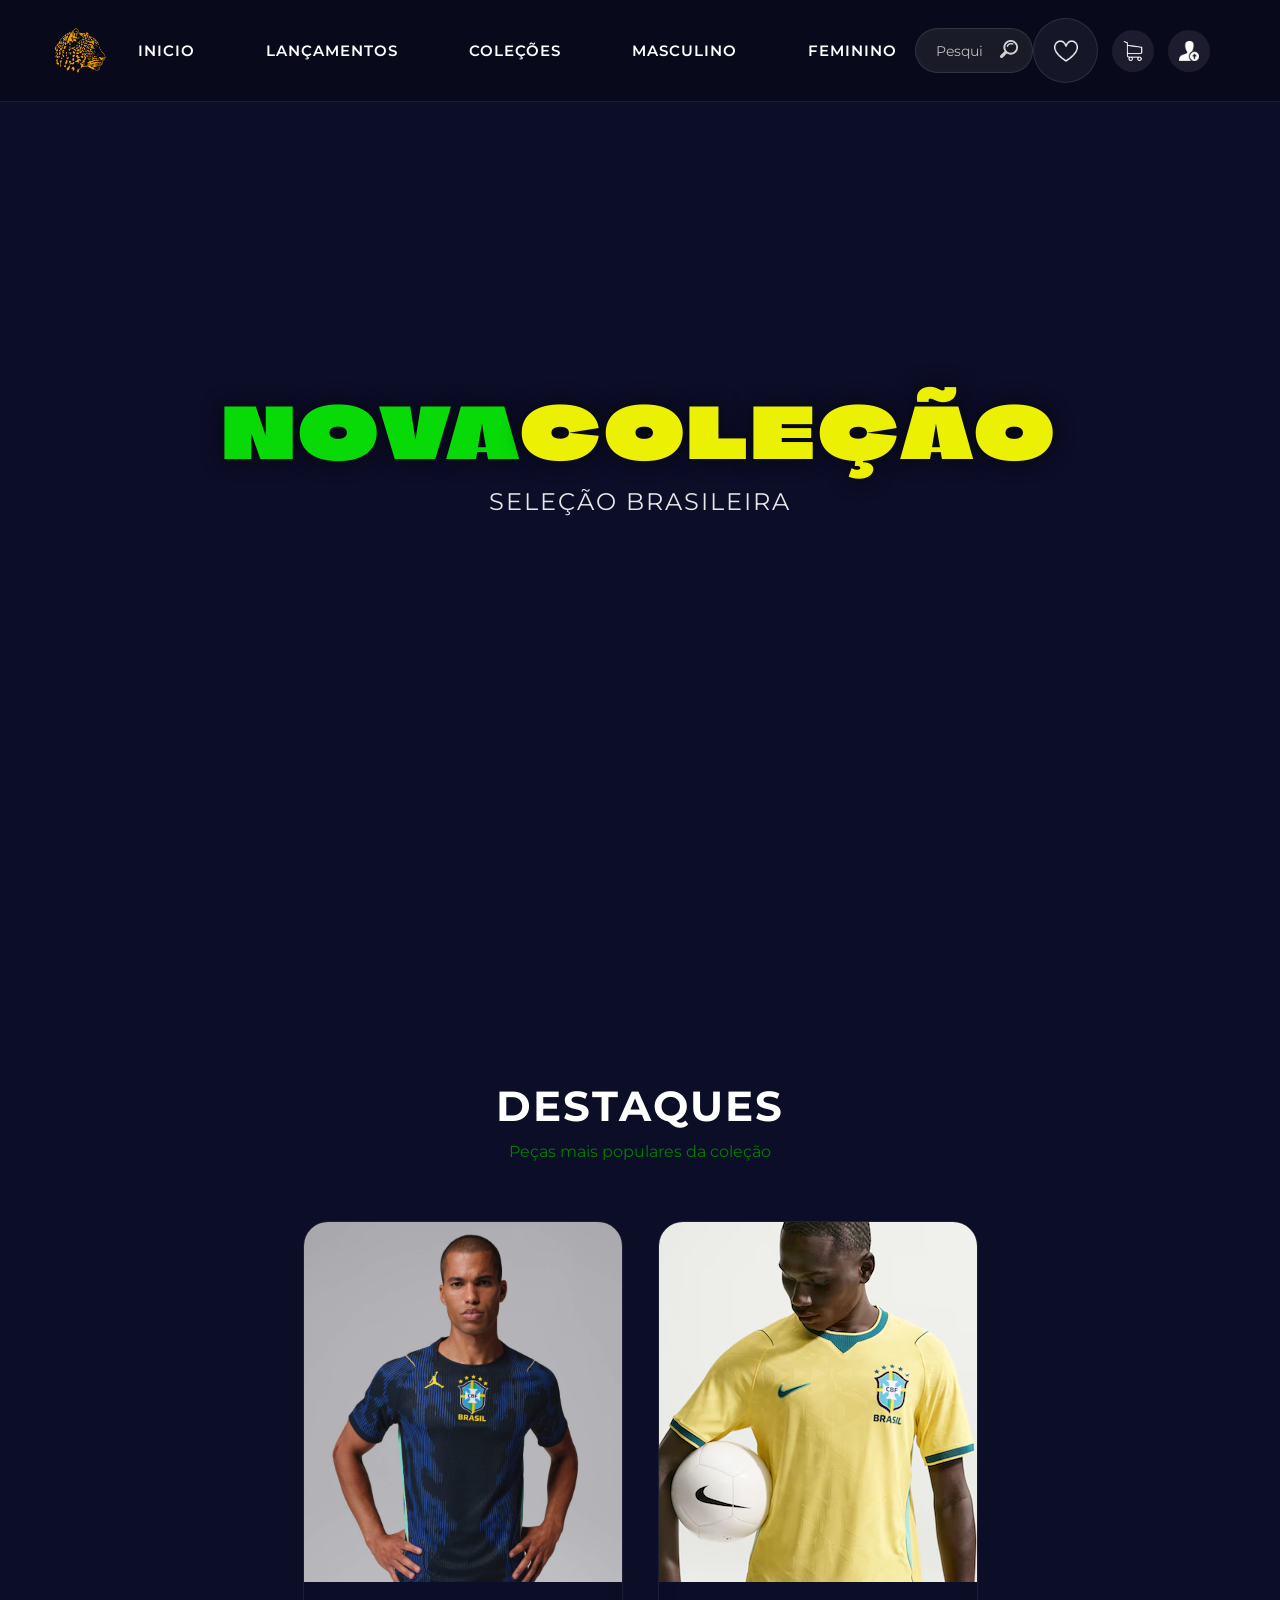
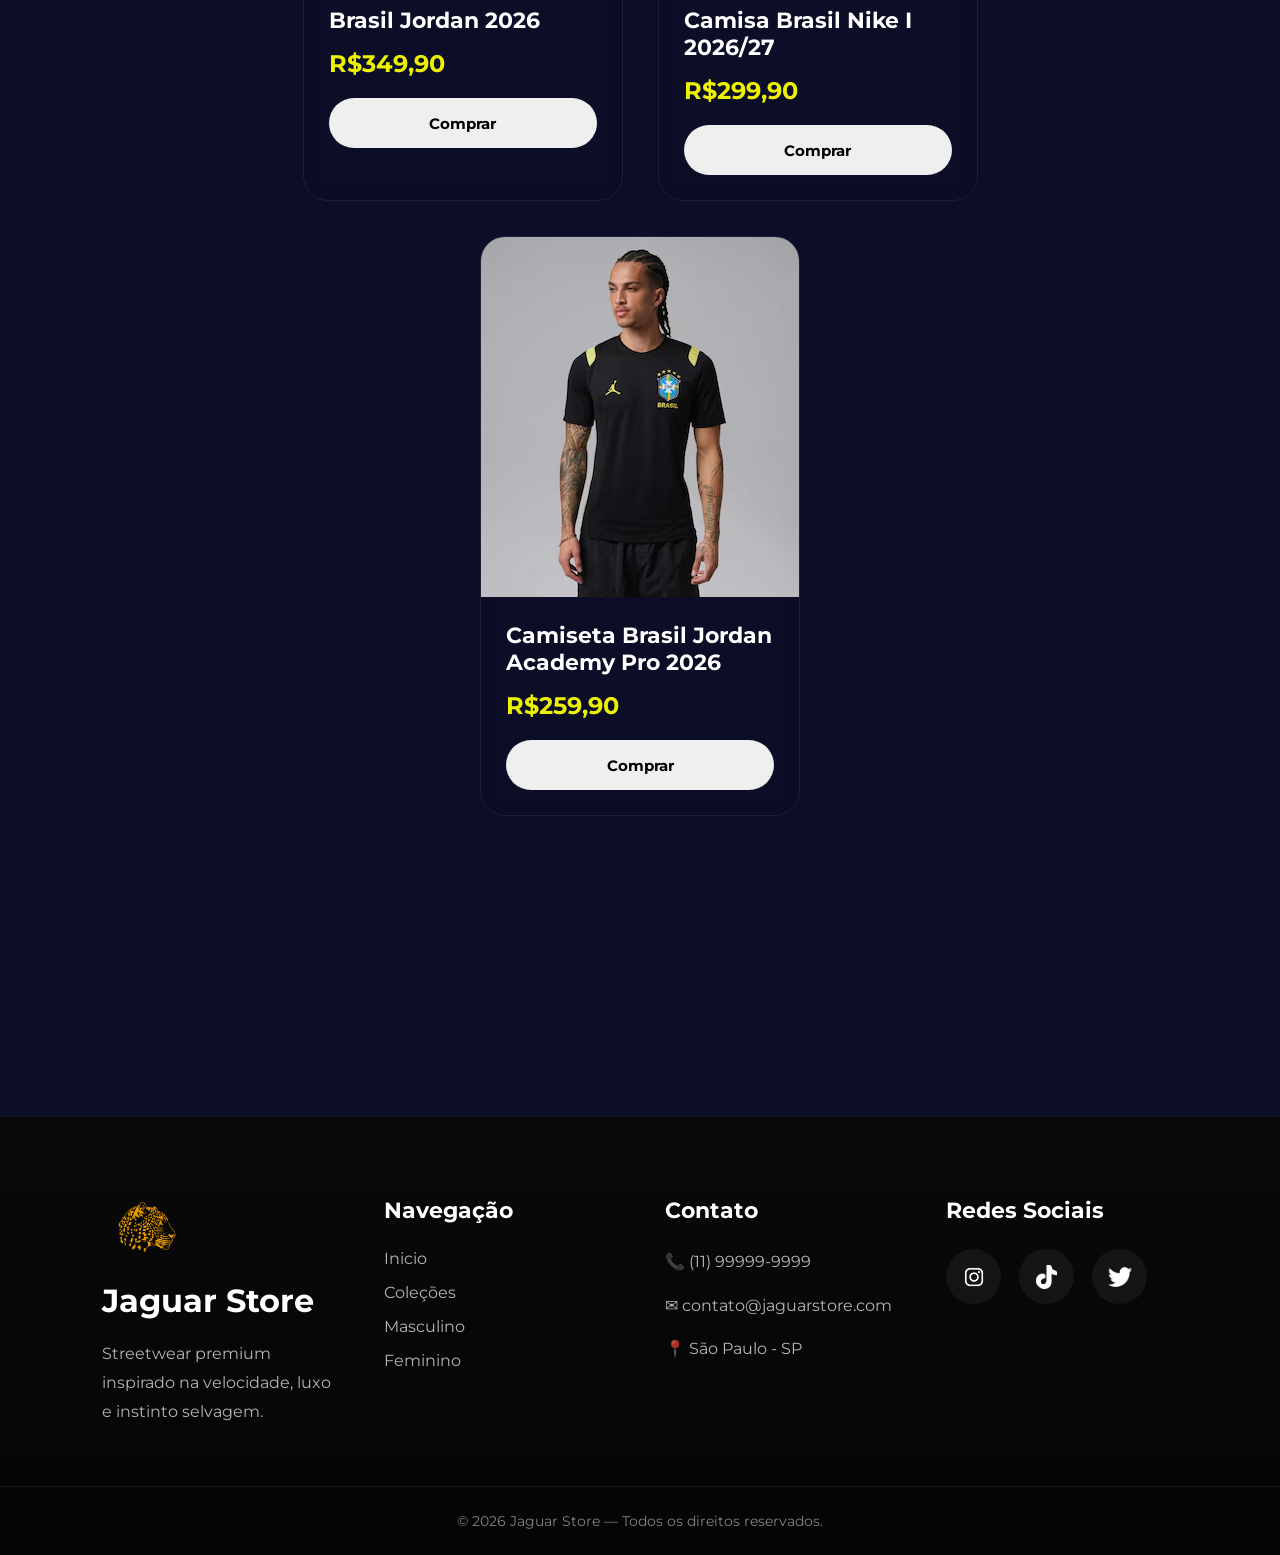
==== SITE CAMISAS/index.html @ dee565ec "Add files via upload" ====
<!DOCTYPE html>
<html lang="pt-br">

<head>

<meta charset="UTF-8">
<meta name="viewport" content="width=device-width, initial-scale=1.0">

<title>Jaguar Store</title>

<link rel="stylesheet" href="estilo.css">

<style>
@import url('https://fonts.googleapis.com/css2?family=Climate+Crisis:YEAR@1979&family=Montserrat:wght@300;400;500;600;700&display=swap');
</style>

</head>

<body>

<!-- HEADER -->

<header>

<nav class="menu">

<!-- LOGO -->

<img src="imagens/leopard-jaguar-vector-sketch-Graphics-14403663-3-580x387-removebg-preview.png"
alt="logo"
class="logo">

<div class="menu-toggle" onclick="toggleMenu()">

<span></span>
<span></span>
<span></span>

</div>

<!-- LINKS -->

<div class="Links" id="mobileMenu">

<a href="index.html">Inicio</a>
<a href="#">Lançamentos</a>
<a href="#">Coleções</a>
<a href="#">Masculino</a>
<a href="#">Feminino</a>

</div>

<!-- PESQUISA -->

<div class="pesquisar">

<input type="text" placeholder="Pesquisar">

<button>
<img src="imagens/64673.png" alt="">
</button>

</div>

<!-- ICONES -->

<div class="header-icons">

<button class="fav-btn"
onclick="toggleFavorite(event, this)">

<img src="imagens/coracao2.png"
alt="">

</button>

<a href="#"
onclick="toggleCart()">

<img src="imagens/carrinho.png"
alt=""
class="icon-img">

</a>

<a href="#">
<img src="imagens/user3.png"
alt="Login"
class="icon-img">
</a>

</div>

</nav>

</header>

<!-- BANNER -->

<div class="main-banner">

<div class="slides">

<img src="imagens/streetwear-collection-2_low.webp" alt="">

<img src="imagens/streetwear_collection_1_3a67cfd645.jpg" alt="">

<img src="imagens/jordan_brand_x_brasil_away_kit_2e76a03cfc.jpg" alt="">

</div>

</div>

<!-- TEXTO DO BANNER -->

<div class="textimg">

<h1>NOVA<span>COLEÇÃO</span></h1>

<p>Seleção Brasileira</p>

</div>

<!-- ONDA -->

<div class="wave-divider">

<svg xmlns="http://www.w3.org/2000/svg"
viewBox="0 0 1440 320"
preserveAspectRatio="none">

<path fill="#0c0d26"
fill-opacity="1"

d="M0,192L60,197.3C120,203,240,213,360,202.7C480,192,600,160,720,154.7C840,149,960,171,1080,192C1200,213,1320,235,1380,245.3L1440,256L1440,320L1380,320C1320,320,1200,320,1080,320C960,320,840,320,720,320C600,320,480,320,360,320C240,320,120,320,60,320L0,320Z">

</path>

</svg>

</div>

<!-- CONTEUDO -->
<!--CARDS-->
<div class="container">
    <section class="products">

<div class="section-title">
    <h2>Destaques</h2>
<p>Peças mais populares da coleção</p>
</div>

<div class="cards-container">
<!--CARD1-->
<a href="Camiseta.html" class="card">
<div class="card-image">
<img src="imagens/Camisa1" alt="Camisa1">
</div>
<div class="card-info">
<h3>Brasil Jordan 2026</h3>
<p class="price">R$349,90</p>
<button>Comprar</button>
</div>
</a>


<!--CARD2-->
<a href="Camiseta2.html" class="card">
<div class="card-image">
<img src="imagens/Camisa2" alt="Camisa2">
</div>
<div class="card-info">
<h3>Camisa Brasil Nike I 2026/27</h3>
<p class="price">R$299,90</p>
<button>Comprar</button>
</div>
</a>


<!--CARD3-->
<a href="Camiseta3.html" class="card">
<div class="card-image">
<img src="imagens/Camisa3" alt="Camisa3">
</div>
<div class="card-info">
<h3>Camiseta Brasil Jordan Academy Pro 2026</h3>
<p class="price">R$259,90</p>
<button>Comprar</button>
</div>
</a>
</div>
</section>
</div>

<!-- FOOTER -->

<footer class="footer">

<div class="footer-container">

<!-- LOGO -->

<div class="footer-brand">

<img
src="imagens/leopard-jaguar-vector-sketch-Graphics-14403663-3-580x387-removebg-preview.png"
alt="">

<h2>Jaguar Store</h2>

<p>
Streetwear premium inspirado na velocidade,
luxo e instinto selvagem.
</p>

</div>

<!-- LINKS -->

<div class="footer-links">

<h3>Navegação</h3>

<a href="#">Inicio</a>
<a href="#">Coleções</a>
<a href="#">Masculino</a>
<a href="#">Feminino</a>

</div>

<!-- CONTATO -->

<div class="footer-contact">

<h3>Contato</h3>

<p>📞 (11) 99999-9999</p>

<p>✉ contato@jaguarstore.com</p>

<p>📍 São Paulo - SP</p>

</div>

<!-- REDES -->

<div class="footer-social">

<h3>Redes Sociais</h3>

<div class="social-icons">

<a href="#">
<img src="imagens/instagram.png" alt="">
</a>

<a href="#">
<img src="imagens/tiktok.png" alt="">
</a>

<a href="#">
<img src="imagens/twitter.png" alt="">
</a>

</div>

</div>

</div>

<div class="footer-bottom">

<p>
© 2026 Jaguar Store — Todos os direitos reservados.
</p>

</div>

</footer>
<!-- CARRINHO -->

<div class="cart-sidebar" id="cartSidebar">

<div class="cart-header">

<h2>Seu Carrinho</h2>

<button onclick="toggleCart()">
✕
</button>

</div>

<div class="cart-items" id="cartItems">

<p class="empty-cart">
Seu carrinho está vazio.
</p>

</div>

<div class="cart-footer">

<h3 id="cartTotal">
Total: R$ 0,00
</h3>

<button class="checkout-btn">
Finalizar Compra
</button>

</div>

</div>
<script>

/* MENU MOBILE */

function toggleMenu(){

document
.getElementById("mobileMenu")
.classList
.toggle("active");

}

/* CARRINHO */

function toggleCart(){

document
.getElementById("cartSidebar")
.classList
.toggle("active");

}

/* FAVORITOS */

function toggleFavorite(event, button){

event.preventDefault();

button.classList.toggle("favorited");

}

/* SLIDER PRODUTO */

const images = [
"imagens/camisa1.webp",
"imagens/camisa2.webp",
"imagens/camisa3.webp"
];

let current = 0;

const mainImage =
document.getElementById("currentImage");

/* TROCA MANUAL */

function changeImage(element){

if(!mainImage) return;

mainImage.src = element.src;

}

/* AUTO SLIDE */

function autoSlide(){

if(!mainImage) return;

current++;

if(current >= images.length){
current = 0;
}

mainImage.style.opacity = "0.6";

setTimeout(() => {

mainImage.src = images[current];

mainImage.style.opacity = "1";

}, 250);

}

/* TEMPO */

if(mainImage){
setInterval(autoSlide, 5000);
}
</script>
<!-- CARRINHO -->

<div class="cart-sidebar" id="cartSidebar">

<div class="cart-header">

<h2>Seu Carrinho</h2>

<button onclick="toggleCart()">
✕
</button>

</div>

<div class="cart-items" id="cartItems">

<p class="empty-cart">
Seu carrinho está vazio.
</p>

</div>

<div class="cart-footer">

<h3 id="cartTotal">
Total: R$ 0,00
</h3>

<button class="checkout-btn">
Finalizar Compra
</button>

</div>

</div>
        </body>
        


</html>
---- SITE CAMISAS/estilo.css ----
*{
  margin: 0;
  padding: 0;
  box-sizing: border-box;
  font-family: "Montserrat", Arial, sans-serif;
  }
  
  body{
  background-color: #0c0d26;
  overflow-x: hidden;
  }
  
  /* MENU */
  
  .menu{
  display: flex;
  align-items: center;
  justify-content: space-between;
  
  padding: 18px 40px;
  
  width: 100%;
  
  position: fixed;
  top: 0;
  left: 0;
  
  z-index: 1000;
  
  background: rgba(0,0,0,0.25);
  backdrop-filter: blur(12px);
  
  border-bottom: 1px solid rgba(255,255,255,0.08);
  
  transition: 0.3s;
  }
  
  /* LOGO */
  
  .logo{
  width: 80px;
  
  filter: brightness(0) saturate(100%) invert(58%) sepia(90%)
  saturate(1400%) hue-rotate(5deg);
  
  transition: 0.3s;
  }
  
  .logo:hover{
  transform: scale(1.05);
  }
  
  /* LINKS */
  
  .Links{
  display: flex;
  gap: 35px;
  }
  
  .Links a{
  color: white;
  text-decoration: none;
  
  font-size: 15px;
  font-weight: 600;
  
  text-transform: uppercase;
  letter-spacing: 1px;
  
  padding: 10px 18px;
  
  border-radius: 30px;
  
  transition: 0.3s ease;
  }
  
  .Links a:hover{
  background: rgba(255,255,255,0.08);
  
  color: rgb(236, 240, 2);
  
  box-shadow: 0 0 15px rgba(236,240,2,0.25);
  
  transform: translateY(-2px);
  }
  
  /* PESQUISA */
  
  .pesquisar{
  display: flex;
  align-items: center;
  
  position: relative;
  
  width: 320px;
  height: 45px;
  }
  
  .pesquisar input{
  width: 100%;
  height: 100%;
  
  padding: 0 50px 0 20px;
  
  border-radius: 40px;
  
  border: 1px solid rgba(255,255,255,0.1);
  
  background: rgba(255,255,255,0.08);
  
  backdrop-filter: blur(10px);
  
  outline: none;
  
  color: white;
  
  font-size: 14px;
  
  transition: 0.3s;
  }
  
  .pesquisar input::placeholder{
  color: rgba(255,255,255,0.7);
  }
  
  .pesquisar input:focus{
  border: 1px solid rgba(236,240,2,0.5);
  
  background: rgba(255,255,255,0.12);
  
  box-shadow: 0 0 15px rgba(236,240,2,0.2);
  }
  
  .pesquisar button{
  position: absolute;
  
  right: 15px;
  
  background: none;
  border: none;
  
  cursor: pointer;
  }
  
  .pesquisar button img{
  width: 18px;
  height: 18px;
  
  filter: brightness(0) invert(1);
  
  opacity: 0.8;
  }
  
  /* ICONES */
  
  .header-icons{
  display: flex;
  align-items: center;
  
  gap: 14px;
  
  margin-right: 30px;
  }
  
  .header-icons a{
  width: 42px;
  height: 42px;
  
  display: flex;
  align-items: center;
  justify-content: center;
  
  border-radius: 50%;
  
  background: rgba(255,255,255,0.08);
  
  transition: 0.3s;
  }
  
  .header-icons a:hover{
  background: rgba(236,240,2,0.15);
  
  transform: translateY(-3px);
  
  box-shadow: 0 0 15px rgba(236,240,2,0.3);
  }
  
  .icon-img{
  width: 20px;
  height: 20px;
  
  object-fit: contain;
  
  filter: brightness(0) invert(1);
  
  transition: 0.3s;
  }
  
  /* BANNER */
  
  .main-banner{
  width: 100%;
  height: 100vh;
  
  overflow: hidden;
  
  position: relative;
  }
  
  .slides{
  position: relative;
  
  width: 100%;
  height: 100%;
  }
  
  .slides img{
  position: absolute;
  
  width: 100%;
  height: 100%;
  
  object-fit: cover;
  
  opacity: 0;
  
  animation: fadeBanner 15s infinite;
  }
  
  .slides img:nth-child(1){
  animation-delay: 0s;
  }
  
  .slides img:nth-child(2){
  animation-delay: 5s;
  }
  
  .slides img:nth-child(3){
  animation-delay: 10s;
  }
  
  @keyframes fadeBanner{
  
  0%{
  opacity: 0;
  }
  
  5%{
  opacity: 1;
  }
  
  30%{
  opacity: 1;
  }
  
  35%{
  opacity: 0;
  }
  
  100%{
  opacity: 0;
  }
  
  }
  
  /* TEXTO DO BANNER */
  
  .textimg{
  position: absolute;
  
  top: 50%;
  left: 50%;
  
  transform: translate(-50%, -50%);
  
  text-align: center;
  
  color: white;
  
  z-index: 10;
  }
  
  .textimg h1{
  font-size: 70px;
  
  letter-spacing: 5px;
  
  font-family: "Climate Crisis", sans-serif;
  
  font-variation-settings:"YEAR" 1979;
  
  color: rgb(8, 218, 8);
  
  text-shadow: 0 0 20px rgba(0,0,0,0.5);
  }
  
  .textimg h1 span{
  color: rgb(236, 240, 2);
  
  font-family: "Climate Crisis", sans-serif;
  font-variation-settings:"YEAR" 1979;
  }
  
  .textimg p{
  font-size: 24px;
  
  margin-top: 10px;
  
  letter-spacing: 2px;
  
  text-transform: uppercase;
  
  color: rgba(255,255,255,0.9);
  }
  
  /* ONDA */
  
  .wave-divider{
  position: absolute;
  bottom: -1px;
  width: 100%;
  left: 0;
  overflow: hidden;
  line-height: 0;
  z-index: 15;
  }
  
  .wave-divider svg{
  display: block;
  
  width: 100%;
  height: 170px;
  }

  body {
    overflow-x: hidden;
  }
  
  /* CONTEUDO ABAIXO */
  
  .container{
  padding: 80px 8%;
  min-height: 500px;
  }




  /*PRODUTOS*/

.products{
  padding: 100px 8%;
  position: relative !important;
  z-index: 30;
}


.section-title{
text-align: center;
margin-bottom: 60px;
}

.section-title h2{
font-size: 42px;
color: rgb(255, 255, 255);
margin-bottom: 10px;
letter-spacing: 2px;
text-transform: uppercase;
}

.section-title p{
  color: green;
  font-size: 16px;
}

.cards-container{
  display: flex !important;
  justify-content: center !important;
  gap: 35px;
flex-wrap: wrap;
}


/*CARDS*/

.card{
width: 320px;
background: rgba(255, 255, 255, 0,5);
border: 1px solid rgba(255, 255, 255,0.08);
border-radius: 25px;
overflow: hidden;
backdrop-filter: blur(10px);
transition: 0.4s ease;
position: relative !important;
text-decoration: none;
color: white;
}

.card h3{
text-decoration: none;
color: white;
}

.card:visited{
color: white;
}



.card:hover{
  transform: translateY(-10px);
  box-shadow: rgba(0, 190, 9, 0.322) 0px 50px 80px -20px, rgba(0, 190, 9, 0.322) 0px 30px 60px -30px;
}

/*IMAGEM*/

.card-image{
  width: 100%;
  height: 360px;
  overflow: hidden;
}

.card-image img{
width: 100%;
height: 100%;
object-fit: cover;
transition: 0.5s;
}

.card:hover .card-image img{
  transform: scale(1.05);
}

/*INFO*/

.card-info{
  padding: 25px;
}

.card-info h3{
  color: white;
  font-size: 22px;
  margin-bottom: 15px;
}

.price{
  font-size: 24px;
  font-weight: bold;
  color: rgb(236, 240, 2);
  margin-bottom: 20px;
}

/*BOTAO*/

.card-info button{
  width: 100%;
  height: 50px;
  border: none;
  border-radius: 40px;
  background: linear-gradient(90deg, (rgb(8, 218, 8)) rgb(236, 240, 2));
  color: black;
  font-size: 15px;
  font-weight: bold;
  cursor: pointer;
  transition: 0.3s;
}

.card-info button:hover{
  transform: scale(1.03);
  box-shadow: 0 0 20px rgba(236, 240, 2, 0.35);
}

/* PAGINA PRODUTO */

.product-page{
width: 100%;

min-height: 100vh;

padding: 140px 7% 80px;

display: flex;
justify-content: center;
align-items: flex-start;

gap: 90px;

background:
linear-gradient(
180deg,
#080808,
#0c0d26
);

flex-wrap: wrap;
}

/* GALERIA */

.product-gallery{
flex: 1;
min-width: 350px;
max-width: 650px;
}

/* IMAGEM PRINCIPAL */

.main-product-image{
width: 100%;

height: 700px;

background: rgba(255,255,255,0.04);

border-radius: 35px;

overflow: hidden;

display: flex;
align-items: center;
justify-content: center;

backdrop-filter: blur(10px);

border: 1px solid rgba(255,255,255,0.08);
}

.main-product-image img{
width: 100%;
height: 100%;

object-fit: cover;

transition: 0.5s;
}

/* MINIATURAS */

.product-thumbs{
display: flex;

gap: 18px;

margin-top: 25px;
}

.product-thumbs img{
width: 110px;
height: 110px;

object-fit: cover;

border-radius: 20px;

cursor: pointer;

border: 2px solid transparent;

transition: 0.3s;
}

.product-thumbs img:hover{
border-color: rgb(236,240,2);

transform: translateY(-5px);
}

/* DESCRIÇÃO */

.product-description-box{
margin-top: 40px;

padding: 30px;

border-radius: 30px;

background: rgba(255,255,255,0.04);

border: 1px solid rgba(255,255,255,0.08);

backdrop-filter: blur(10px);
}

.product-description-box h3{
font-size: 24px;

color: white;

margin-bottom: 20px;
}

.product-description-box p{
color: rgba(255,255,255,0.75);

font-size: 16px;

line-height: 1.9;
}

/* DIREITA */

.product-info{
flex: 1;

min-width: 320px;
max-width: 500px;

padding-top: 40px;

color: white;
}

/* TITULO */

.product-info h1{
font-size: 56px;

line-height: 1.1;

margin-bottom: 30px;

text-transform: uppercase;
}

/* PREÇO */

.product-price{
font-size: 42px;

font-weight: bold;

color: rgb(236,240,2);

margin-bottom: 45px;
}

/* TAMANHOS */

.sizes h3{
font-size: 20px;

margin-bottom: 20px;
}

.size-buttons{
display: flex;

gap: 15px;

margin-bottom: 50px;
}

.size-buttons button{
width: 65px;
height: 65px;

border-radius: 18px;

border: 1px solid rgba(255,255,255,0.1);

background: rgba(255,255,255,0.04);

color: white;

font-size: 18px;
font-weight: bold;

cursor: pointer;

transition: 0.3s;
}

.size-buttons button:hover{
background: rgb(236,240,2);

color: black;

transform: translateY(-4px);
}

/* BOTÕES */

.product-buttons{
display: flex;

align-items: center;

gap: 20px;
}

/* COMPRAR */

.buy-btn{
flex: 1;

height: 65px;

border: none;
border-radius: 50px;

background:
linear-gradient(
90deg,
rgb(8,218,8),
rgb(236,240,2)
);

color: black;

font-size: 17px;
font-weight: bold;

cursor: pointer;

transition: 0.3s;
}

.buy-btn:hover{
transform: scale(1.03);

box-shadow:
0 0 30px rgba(236,240,2,0.35);
}

/* FAVORITAR */

.fav-btn{
width: 65px;
height: 65px;

border-radius: 50%;

border: 1px solid rgba(255,255,255,0.1);

background: rgba(255,255,255,0.05);

display: flex;
align-items: center;
justify-content: center;

cursor: pointer;

transition: 0.3s;
}

.fav-btn img{
width: 24px;
height: 24px;

filter: brightness(0) invert(1);

transition: 0.3s;
}

.fav-btn:hover{
background: rgba(255,0,80,0.15);

transform: scale(1.08);

box-shadow:
0 0 20px rgba(255,0,80,0.25);
}

.fav-btn:hover img{
filter:
brightness(0)
saturate(100%)
invert(19%)
sepia(96%)
saturate(7485%)
hue-rotate(340deg)
brightness(100%)
contrast(104%);
}

/* FOOTER */

.footer{
margin-top: 120px;

background:
linear-gradient(
180deg,
#090909,
#050505
);

padding-top: 80px;

border-top:
1px solid rgba(255,255,255,0.08);
}

/* CONTAINER */

.footer-container{
width: 100%;

display: flex;
justify-content: space-between;

gap: 50px;

padding: 0 8% 60px;

flex-wrap: wrap;
}

/* COLUNAS */

.footer-brand,
.footer-links,
.footer-contact,
.footer-social{
flex: 1;
min-width: 220px;
}

/* LOGO */

.footer-brand img{
width: 90px;

margin-bottom: 20px;

filter:
brightness(0)
saturate(100%)
invert(58%)
sepia(90%)
saturate(1400%)
hue-rotate(5deg);
}

.footer-brand h2{
font-size: 32px;

color: white;

margin-bottom: 20px;
}

.footer-brand p{
color: rgba(255,255,255,0.7);

line-height: 1.8;
}

/* TITULOS */

.footer h3{
font-size: 22px;

color: white;

margin-bottom: 25px;
}

/* LINKS */

.footer-links{
display: flex;
flex-direction: column;
}

.footer-links a{
color: rgba(255,255,255,0.7);

text-decoration: none;

margin-bottom: 15px;

transition: 0.3s;
}

.footer-links a:hover{
color: rgb(236,240,2);

transform: translateX(5px);
}

/* CONTATO */

.footer-contact p{
color: rgba(255,255,255,0.7);

margin-bottom: 18px;

line-height: 1.6;
}

/* REDES */

.social-icons{
display: flex;
gap: 18px;
}

.social-icons a{
width: 55px;
height: 55px;

border-radius: 50%;

background: rgba(255,255,255,0.05);

display: flex;
align-items: center;
justify-content: center;

transition: 0.3s;
}

.social-icons a:hover{
background: rgba(236,240,2,0.12);

transform: translateY(-5px);

box-shadow:
0 0 20px rgba(236,240,2,0.25);
}

.social-icons img{
width: 24px;
height: 24px;

object-fit: contain;

filter: brightness(0) invert(1);
}

/* BOTTOM */

.footer-bottom{
border-top:
1px solid rgba(255,255,255,0.08);

padding: 25px;

text-align: center;
}

.footer-bottom p{
color: rgba(255,255,255,0.5);

font-size: 14px;
}

/* ========================= */
/* RESPONSIVIDADE MOBILE */
/* ========================= */

@media (max-width: 900px){

/* MENU */

.menu{
flex-direction: column;

padding: 20px;

gap: 20px;
}

/* LINKS */

.Links{
flex-wrap: wrap;

justify-content: center;

gap: 15px;
}

.Links a{
font-size: 13px;

padding: 8px 14px;
}

/* PESQUISA */

.pesquisar{
width: 100%;
max-width: 350px;
}

/* ICONES */

.header-icons{
margin-right: 0;
}

/* BANNER */

.textimg{
width: 90%;
}

.textimg h1{
font-size: 42px;

line-height: 1.1;
}

.textimg p{
font-size: 16px;
}

/* INTRO */

.intro-content h1{
font-size: 36px;

line-height: 1.2;
}

.intro-content p{
font-size: 15px;

padding: 0 15px;
}

.intro-buttons{
flex-direction: column;
align-items: center;
}

.enter-btn,
.exit-btn{
width: 220px;
}

/* CARDS */

.cards-container{
flex-direction: column;
align-items: center;
}

.card{
width: 100%;
max-width: 340px;
}

/* PRODUTO */

.product-page{
padding-top: 120px;

gap: 50px;
}

/* IMAGEM */

.main-product-image{
height: 450px;
}

/* MINIATURAS */

.product-thumbs{
justify-content: center;
flex-wrap: wrap;
}

.product-thumbs img{
width: 90px;
height: 90px;
}

/* INFO PRODUTO */

.product-info{
padding-top: 0;
}

.product-info h1{
font-size: 38px;
}

.product-price{
font-size: 32px;
}

/* TAMANHOS */

.size-buttons{
flex-wrap: wrap;
}

/* BOTÕES */

.product-buttons{
flex-direction: column;
align-items: stretch;
}

.buy-btn{
width: 100%;
}

.fav-btn{
width: 100%;
border-radius: 20px;
}

/* FOOTER */

.footer-container{
flex-direction: column;

gap: 45px;
}

.footer-brand,
.footer-links,
.footer-contact,
.footer-social{
width: 100%;
}

/* REDES */

.social-icons{
justify-content: flex-start;
}

}

/* ========================= */
/* CELULARES PEQUENOS */
/* ========================= */

@media (max-width: 600px){

/* MENU */

.menu{
padding: 15px;
}

/* LOGO */

.logo{
width: 65px;
}

/* LINKS */

.Links{
gap: 10px;
}

.Links a{
font-size: 12px;

padding: 7px 10px;
}

/* PESQUISA */

.pesquisar{
height: 42px;
}

/* BANNER */

.textimg h1{
font-size: 30px;

letter-spacing: 2px;
}

.textimg p{
font-size: 14px;
}

/* INTRO */

.intro-logo{
width: 120px;
}

.intro-content h1{
font-size: 28px;
}

/* ONDA */

.wave-divider svg{
height: 100px;
}

/* CARDS */

.card{
max-width: 100%;
}

.card-image{
height: 300px;
}

/* TITULOS */

.section-title h2{
font-size: 32px;
}

/* PRODUTO */

.main-product-image{
height: 350px;

border-radius: 25px;
}

.product-info h1{
font-size: 30px;
}

.product-price{
font-size: 28px;
}

.product-description-box{
padding: 22px;
}

/* TAMANHOS */

.size-buttons button{
width: 55px;
height: 55px;

font-size: 16px;
}

/* BOTÕES */

.buy-btn{
height: 58px;

font-size: 15px;
}

/* FOOTER */

.footer{
padding-top: 60px;
}

.footer-brand h2{
font-size: 26px;
}

.footer h3{
font-size: 20px;
}

.footer-bottom p{
font-size: 12px;
}

}
/* ========================= */
/* MENU MOBILE */
/* ========================= */

.menu-toggle{
display: none;

flex-direction: column;

gap: 6px;

cursor: pointer;
}

.menu-toggle span{
width: 28px;
height: 3px;

background: white;

border-radius: 10px;

transition: 0.3s;
}

/* MOBILE */

@media(max-width: 900px){

.menu{
flex-direction: row;
flex-wrap: wrap;
}

/* HAMBURGUER */

.menu-toggle{
display: flex;
}

/* MENU */

.Links{
position: absolute;

top: 100%;
left: 0;

width: 100%;

background: rgba(0,0,0,0.92);

backdrop-filter: blur(12px);

flex-direction: column;

align-items: center;

padding: 30px 0;

gap: 25px;

max-height: 0;

overflow: hidden;

transition: 0.4s ease;
}

/* ABERTO */

.Links.active{
max-height: 500px;
}

}
/* ========================= */
/* CARRINHO */
/* ========================= */

.cart-sidebar{
position: fixed;

top: 0;
right: -450px;

width: 420px;
max-width: 100%;

height: 100vh;

background: rgba(10,10,10,0.96);

backdrop-filter: blur(20px);

z-index: 999999;

display: flex;
flex-direction: column;

transition: 0.5s ease;

border-left:
1px solid rgba(255,255,255,0.08);
}

/* ABRIR */

.cart-sidebar.active{
right: 0;
}

/* HEADER */

.cart-header{
display: flex;
justify-content: space-between;
align-items: center;

padding: 25px;

border-bottom:
1px solid rgba(255,255,255,0.08);
}

.cart-header h2{
color: white;
}

.cart-header button{
background: none;
border: none;

color: white;

font-size: 28px;

cursor: pointer;
}

/* ITENS */

.cart-items{
flex: 1;

padding: 25px;

overflow-y: auto;
}

.empty-cart{
color: rgba(255,255,255,0.5);
}

/* ITEM */

.cart-item{
display: flex;

gap: 15px;

margin-bottom: 20px;

background: rgba(255,255,255,0.04);

padding: 15px;

border-radius: 20px;
}

.cart-item img{
width: 90px;
height: 90px;

object-fit: cover;

border-radius: 15px;
}

.cart-item-info h4{
color: white;

margin-bottom: 10px;
}

.cart-item-info p{
color: rgb(236,240,2);
}

/* FOOTER */

.cart-footer{
padding: 25px;

border-top:
1px solid rgba(255,255,255,0.08);
}

.cart-footer h3{
color: white;

margin-bottom: 20px;
}

.checkout-btn{
width: 100%;
height: 55px;

border: none;
border-radius: 40px;

background:
linear-gradient(
90deg,
rgb(8,218,8),
rgb(236,240,2)
);

font-weight: bold;

cursor: pointer;
}

/* FAVORITADO */

.fav-btn.favorited{
background: rgba(255,0,80,0.18);

box-shadow:
0 0 20px rgba(255,0,80,0.3);
}

.fav-btn.favorited img{
filter:
brightness(0)
saturate(100%)
invert(19%)
sepia(96%)
saturate(7485%)
hue-rotate(340deg)
brightness(100%)
contrast(104%);
}
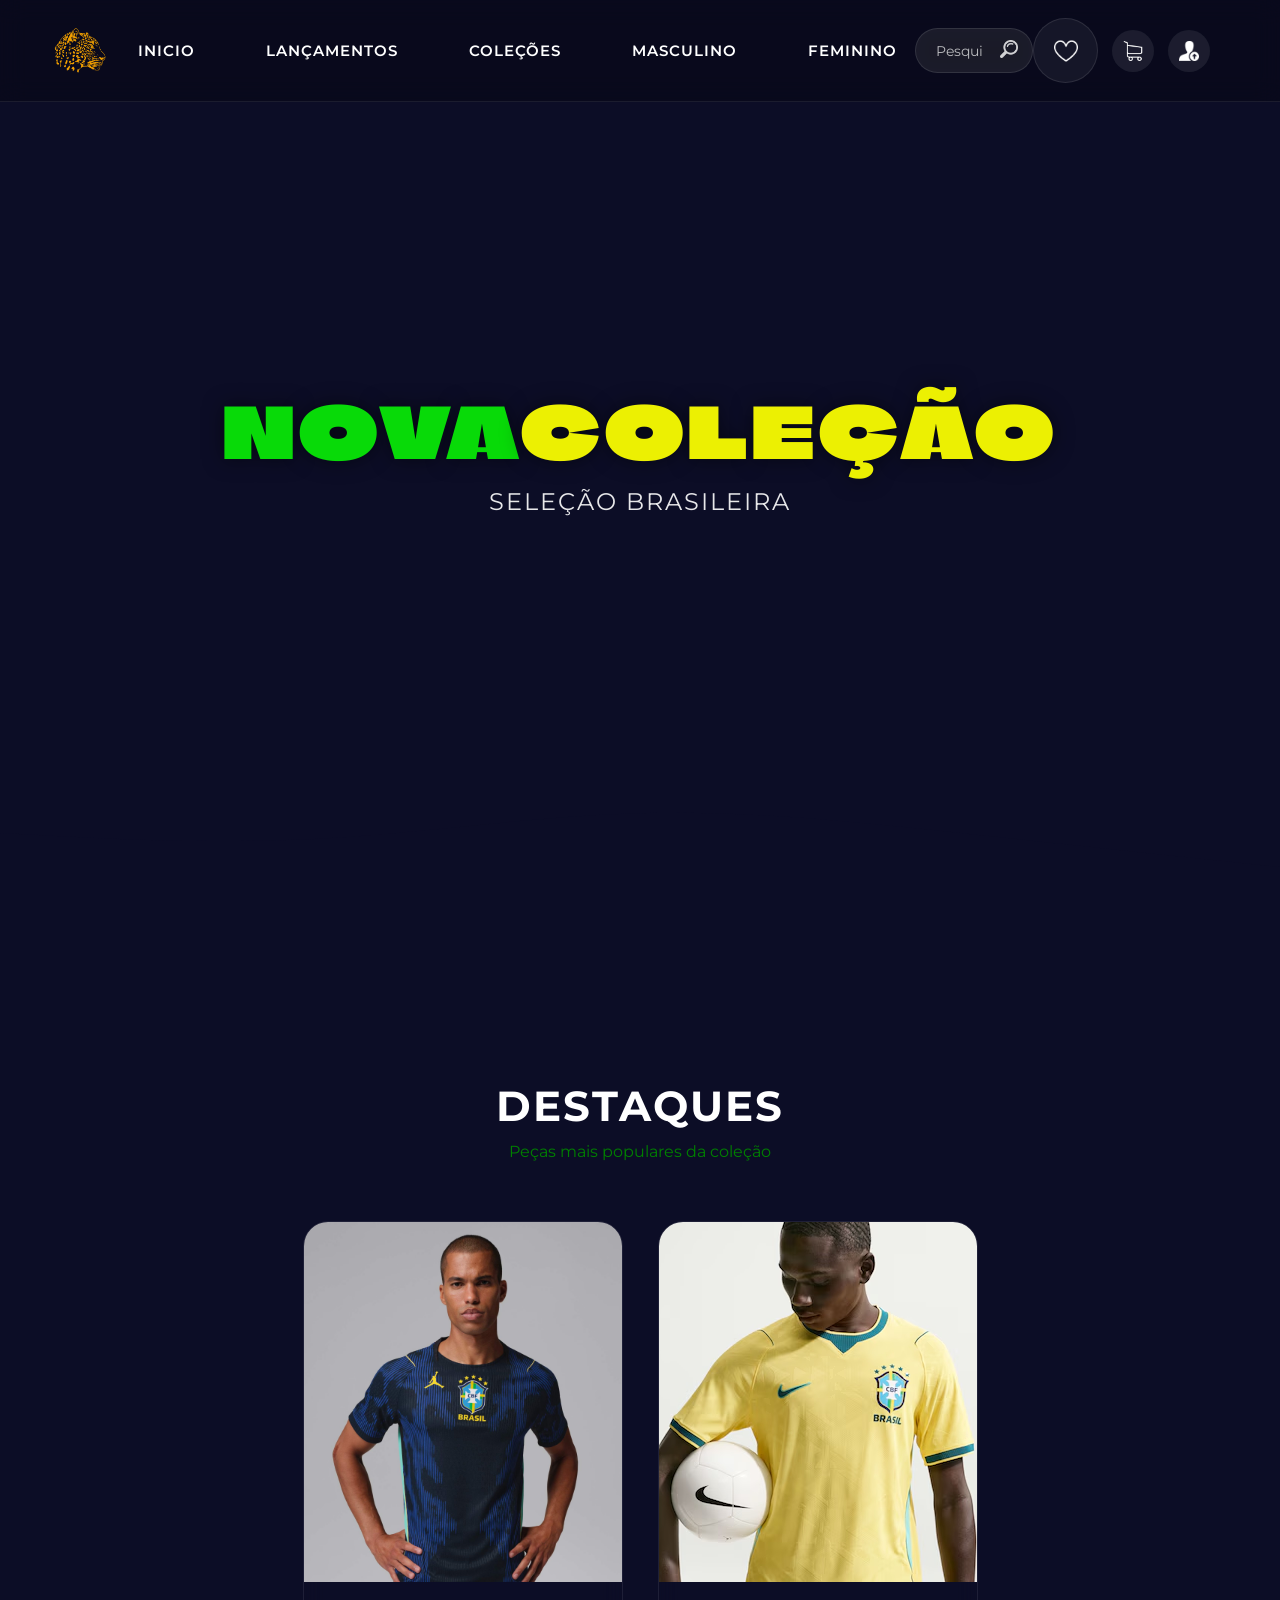
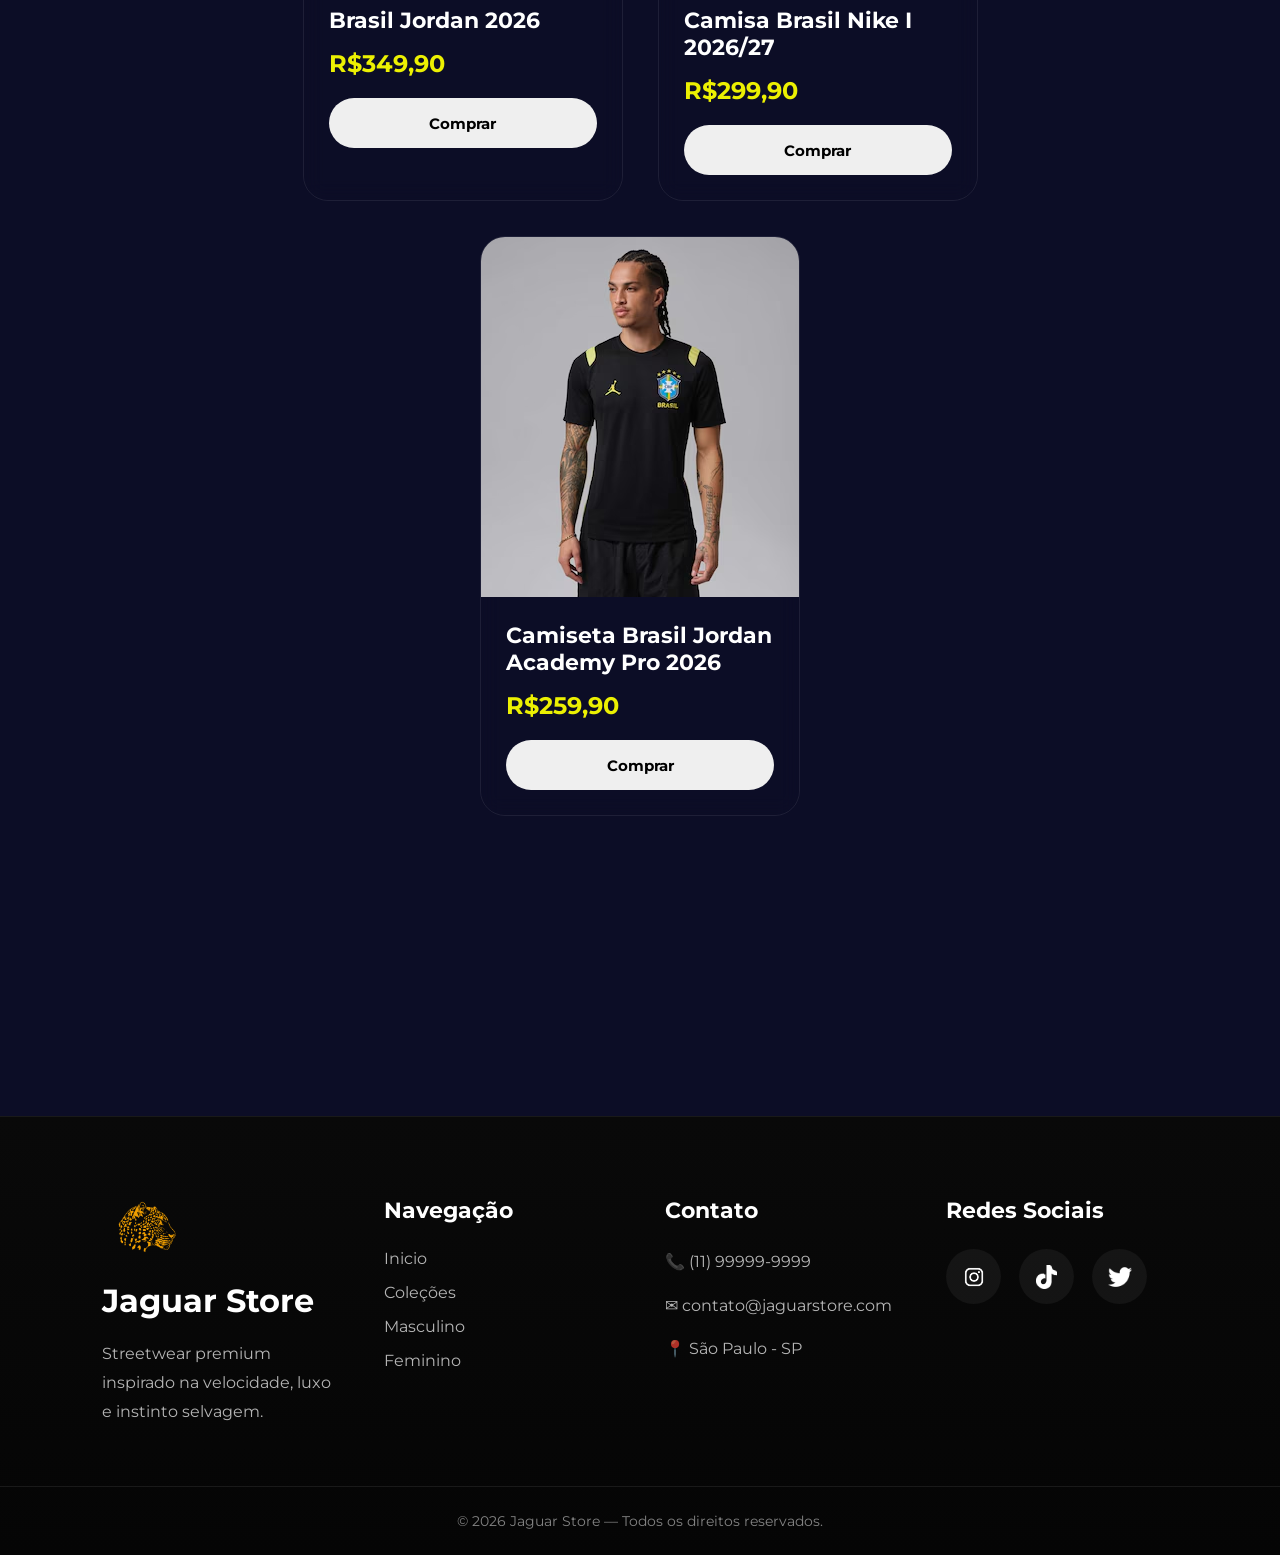
==== commit d671013f: "Rename JaguarStore.html to index.html" ====
--- a/SITE CAMISAS/index.html
+++ b/SITE CAMISAS/index.html
@@ -438,4 +438,4 @@
         
 
 
-</html>+</html>
